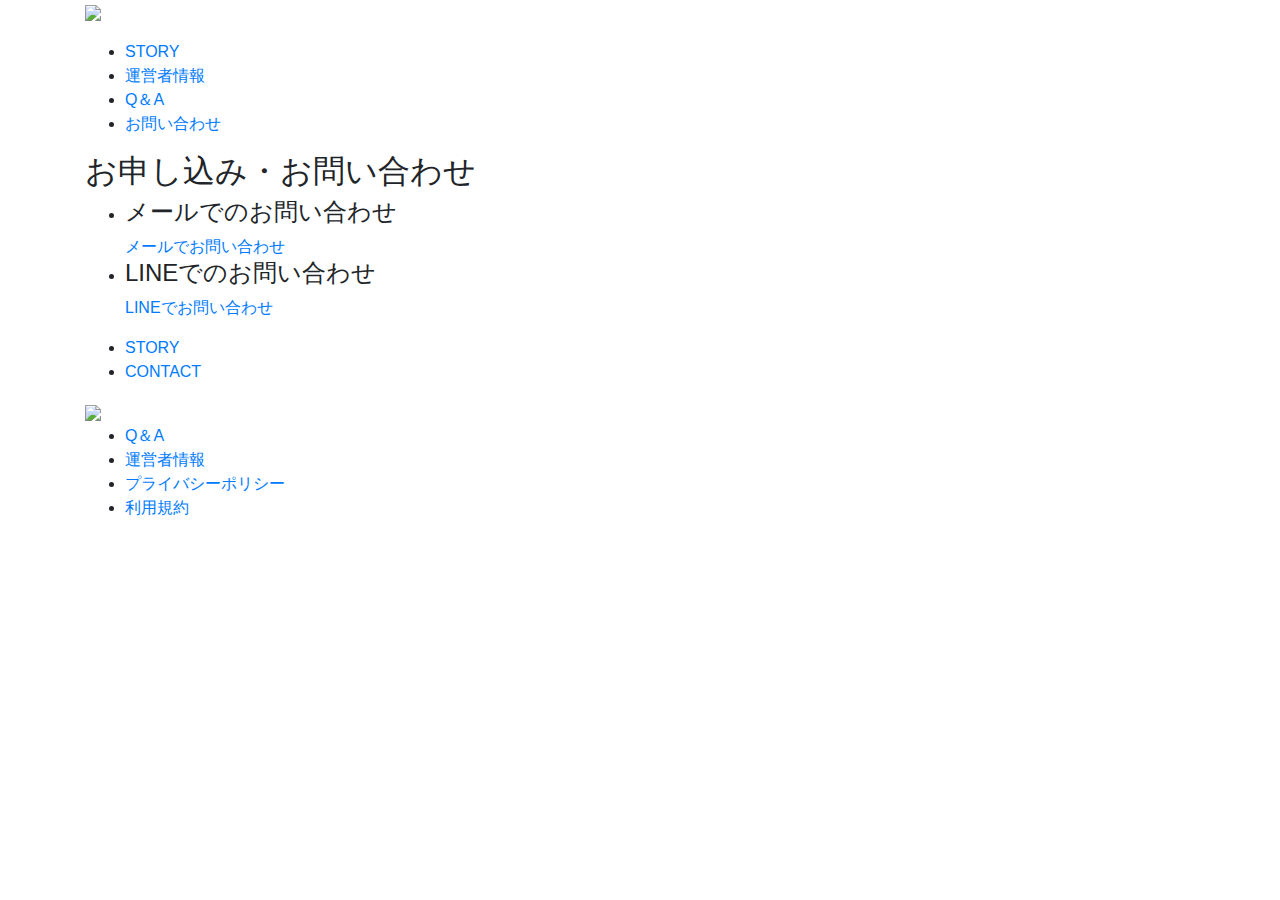
==== contact.html @ ad775b6e "Create contact.html" ====
<!doctype html>
<html lang="ja">
    <head>
        <!-- Required meta tags -->
        <meta charset="utf-8">
        <meta name="viewport" content="width=device-width, initial-scale=1, shrink-to-fit=no">
        <!--favicon-->
        <link rel="icon" type="image/x-icon" href="img/stylecoach.favicon.png">
        <link rel="apple-touch-icon" sizes="180x180" href="img/stylecoach.favicon.png">
        <title>お問い合わせ</title>
        <!-- Bootstrap CSS script-->
        <link rel="stylesheet" type="text/css" href="style.css">
        <link rel="stylesheet" type="text/css" href="responsive.css">
        <link rel="stylesheet" href="https://stackpath.bootstrapcdn.com/bootstrap/4.4.1/css/bootstrap.min.css" integrity="sha384-Vkoo8x4CGsO3+Hhxv8T/Q5PaXtkKtu6ug5TOeNV6gBiFeWPGFN9MuhOf23Q9Ifjh" crossorigin="anonymous">
        <link href="https://use.fontawesome.com/releases/v5.6.1/css/all.css" rel="stylesheet">
    </head>
    <body>
        <header>
          <div class="container">
            <div class="header-left">
              <a href="index.html" class="left-logo">
                <img class="logo" src="img/stylecoach_logo透明.jpg">
              </a>
            </div>
            <div class="header-right">
              <p class="btn-gnavi">
                <span></span>
                <span></span>
                <span></span>
              </p>
              <nav id="global-navi">
                <ul class="list-menu">
                  <li><a href="story.html">STORY</a></li>
                  <li><a href="profile.html">運営者情報</a></li>
                  <li><a href="question.html">Q＆A</a></li>
                  <li><a href="contact.html">お問い合わせ</a></li>
                </ul>
              </nav>
            </div>
          </div>
        </header>

        <section class="area-home-contact">
            <div class="container">
              <div class="head-home">
                <h2 class="ttl">お申し込み・お問い合わせ</h2>
              </div>
              <div class="body-home">
                <ul class="contacts">
                  <li class="contact-mail">
                    <h4>メールでのお問い合わせ</h4>
                    <a href="mailto:stylecoach20@gmail.com?subject=%E3%81%8A%E5%95%8F%E3%81%84%E5%90%88%E3%82%8F%E3%81%9B&amp;body=%E4%B8%8B%E8%A8%98%E9%A0%85%E7%9B%AE%E3%81%AB%E3%81%9D%E3%82%8C%E3%81%9E%E3%82%8C%E8%A8%98%E5%85%A5%E3%81%97%E3%81%A6%E9%80%81%E4%BF%A1%E3%81%97%E3%81%A6%E3%81%8F%E3%81%A0%E3%81%95%E3%81%84%E3%80%82%0D%0A%0D%0A%3D%3D%3D%3D%3D%3D%3D%3D%3D%3D%3D%3D%3D%3D%3D%3D%3D%3D%0D%0A%0D%0A%E3%81%8A%E5%90%8D%E5%89%8D%EF%BC%9A%0D%0A%0D%0A%E3%83%95%E3%83%AA%E3%82%AC%E3%83%8A%EF%BC%9A%0D%0A%0D%0A%E9%9B%BB%E8%A9%B1%E7%95%AA%E5%8F%B7%EF%BC%9A%0D%0A%0D%0A%E3%83%A1%E3%83%BC%E3%83%AB%E3%82%A2%E3%83%89%E3%83%AC%E3%82%B9%EF%BC%9A%0D%0A%0D%0A%3D%3D%3D%3D%3D%3D%3D%3D%3D%3D%3D%3D%3D%3D%3D%3D%3D%3D" class="btn-ico-mail" target="_blank">メールでお問い合わせ</a>
                  </li>
                  <li class="contact-line">
                    <h4>LINEでのお問い合わせ</h4>
                    <a href="LINE.html" class="btn-ico-line">LINEでお問い合わせ</a>
                  </li>
                </ul>
              </div>
            </div>
        </section>

        <footer>
            <div class="container">
                <div class="footer-body">
                    <ul class="list-footer-left">
                        <li><a href="story.html">STORY</a></li>
                        <li><a href="contact.html">CONTACT</a></li>
                    </ul>
                    <div class="footer-logo">
                        <img src="img/IMG_1106.PNG">
                    </div>
                    <ul class="list-footer-right">
                        <li><a href="question.html">Q＆A</a></li>
                        <li><a href="profile.htmls">運営者情報</a></li>
                        <li><a href="privacy.html">プライバシーポリシー</a></li>
                        <li><a href="term.html">利用規約</a></li>
                    </ul>
                </div>
            </div>
          </footer>
        

            <!-- Optional JavaScript -->
            <!-- jQuery first, then Popper.js, then Bootstrap JS -->
            <script src="http://ajax.googleapis.com/ajax/libs/jquery/1.9.1/jquery.min.js"></script>
            <script type="text/javascript" src="index.js"></script>
    </body>
</html>
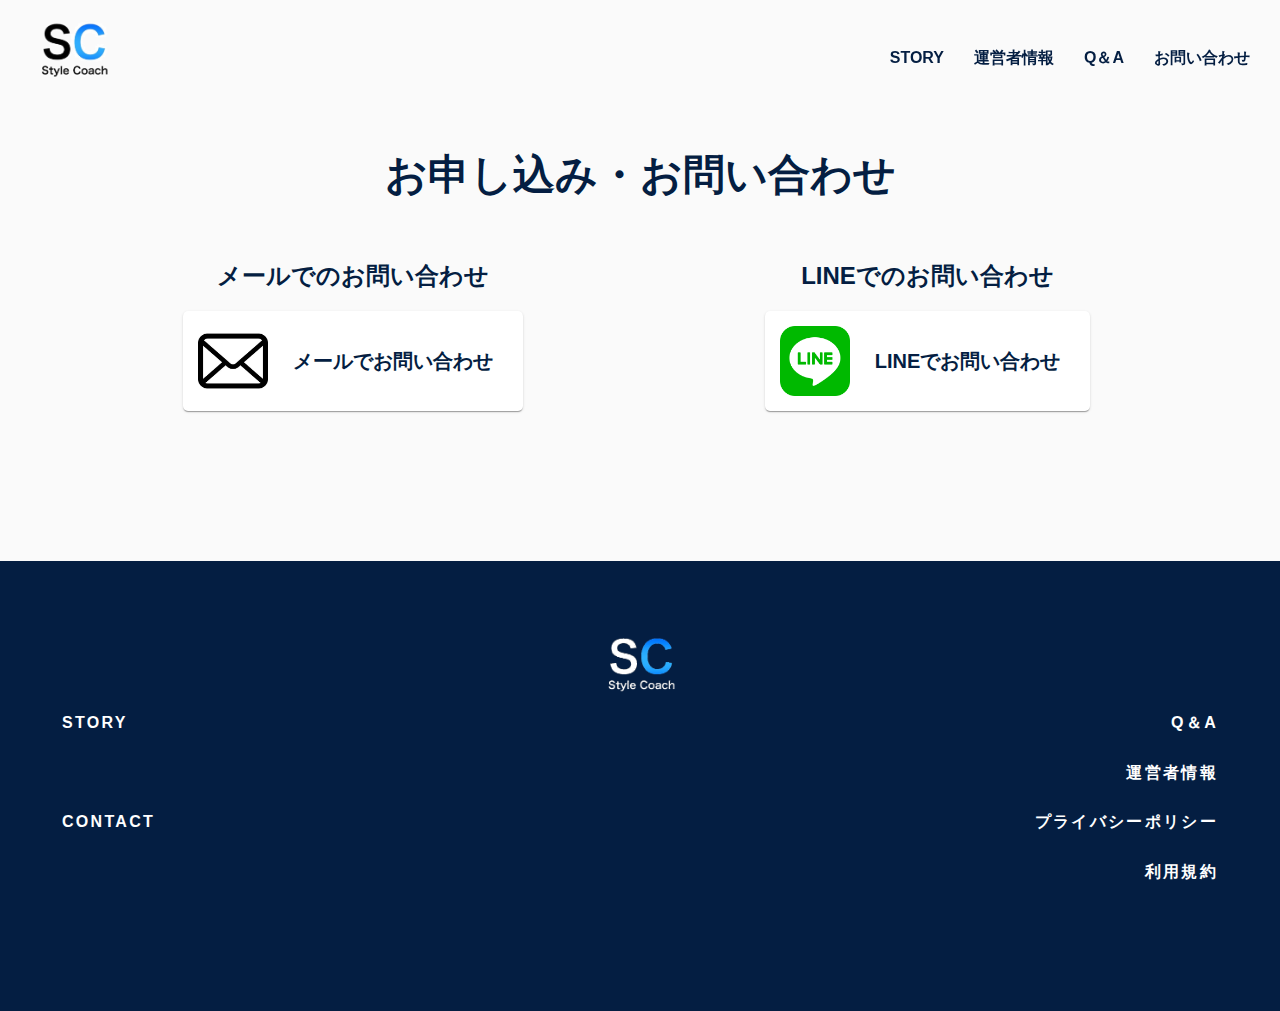
==== commit cb164b40: "Update contact.html" ====
--- a/contact.html
+++ b/contact.html
@@ -8,6 +8,8 @@
         <link rel="icon" type="image/x-icon" href="img/stylecoach.favicon.png">
         <link rel="apple-touch-icon" sizes="180x180" href="img/stylecoach.favicon.png">
         <title>お問い合わせ</title>
+        
+        <script src="https://ajax.googleapis.com/ajax/libs/jquery/2.1.3/jquery.min.js"></script>
         <!-- Bootstrap CSS script-->
         <link rel="stylesheet" type="text/css" href="style.css">
         <link rel="stylesheet" type="text/css" href="responsive.css">
@@ -83,7 +85,7 @@
 
             <!-- Optional JavaScript -->
             <!-- jQuery first, then Popper.js, then Bootstrap JS -->
-            <script src="http://ajax.googleapis.com/ajax/libs/jquery/1.9.1/jquery.min.js"></script>
+
             <script type="text/javascript" src="index.js"></script>
     </body>
 </html>
--- a/style.css
+++ b/style.css
@@ -0,0 +1,833 @@
+*{
+    margin:0;
+    padding: 0;
+    box-sizing: border-box;
+    color: rgb(4, 30, 66);
+}
+
+li {
+    list-style-type: none;
+}
+
+a{
+    text-decoration: none!important;
+}
+
+body {
+    font-family: "YuGothic","Cera Pro",sans-serif!important;
+    background-color: rgb(250, 250, 250)!important;
+}
+
+.container {
+    max-width: 1170px;
+    width: 100%;
+    padding: 0 15px;
+    margin: 0 auto;
+}
+
+/*　ヘッダー */
+
+header {
+    height: 100px;
+    width: 100%;
+    position: fixed;
+    top:0 ;
+    z-index: 10;
+}
+
+header > .container {
+    display: flex;
+    align-items: center;
+    height: 100px;
+    max-width: none;
+    padding: 0 30px;
+}
+
+/*　ロゴ */
+
+.left-logo {
+    display: block;
+}
+
+.logo {
+    height: 60px;
+    vertical-align: bottom;
+}
+
+
+
+/* ヘッダーナビ */
+
+.header-right {
+    margin: 0 0 0 auto;
+}
+
+.list-menu a{
+    color: rgb(4, 30, 66);
+}
+  
+.list-menu > li{
+    padding: 0 15px;
+    font-weight: bold;
+}
+  
+.list-menu {
+    display: flex;
+    justify-content: space-around;
+    align-items: center;
+    max-width: 980px;
+    margin:0 -15px;
+}
+  
+/* main-wrapper */
+.main-wrapper {
+    background: rgb(#ffffff) no-repeat bottom center;
+    background-size: cover;
+    margin: 120px 0;
+}
+
+.main-wrapper > .container {
+    height: 700px;
+    display: flex;
+    flex-direction: column;
+    align-items: center;
+    justify-content: center;
+}
+
+.main-wrapper .ttl {
+    font-size: 60px;
+    font-weight: bold;
+    letter-spacing: 3px;
+}
+
+/* メインメッセージ */
+.main-message > .container {
+    background-color: white;
+    box-shadow: 0px 2px 1px -1px rgba(0,0,0,0.2), 0px 1px 1px 0px rgba(0,0,0,0.14), 0px 1px 3px 0px rgba(0,0,0,0.12);
+    margin: 0 auto 100px auto ;
+    padding: 88px 40px;
+}
+
+.list-message {
+    width: 100%;
+    display: flex;
+    padding: 0;
+    margin-bottom: 40px;
+}
+
+.list-message p {
+    font-size: 14px;
+    line-height: 36px;
+    margin: auto 0px;
+}
+
+.main-message h5 {
+    margin: 0px;
+    padding: 0px;
+    font-weight: bold;
+    line-height: 48px;
+    letter-spacing: 0.1em;
+}
+
+.head-home h5 {
+    text-align: center;
+    margin-bottom: 50px;
+    font-size: 32px!important;
+}
+
+.body-home h5 {
+    text-align: center;
+    margin: 60px 0 20px 0;
+    font-size: 22px;
+}
+
+.style-text-1 {
+    border-right: 1px solid rgb(242, 244, 246);
+    padding-right: 16px;
+    width: 50%;
+    text-align: center;
+}
+
+
+.style-text-2 {
+    padding-left: 16px;
+    width: 50%;
+    text-align: center;
+}
+
+/* エリアホーム */
+[class*="area-home"] {
+    padding: 100px 0;
+}
+
+
+/* head */
+.head-home {
+    margin: 0;
+    display: flex;
+    justify-content: center;
+}
+
+.head-home .ttl {
+    padding: 0 0 12px;
+    position: relative;
+    font-weight: bold;
+    font-size: 42px;
+    margin: 0 0 50px 0;
+}
+
+/* サービス */
+
+.list-service li {
+    margin-bottom: 50px;
+}
+
+.fa-check {
+    float: left;
+    font-size: 20px;
+    margin: 7px 10px 0 0;
+}
+
+.list-service h4 {
+    font-size: 30px;
+    font-weight: bold;
+}
+
+.list-service p {
+    font-size: 18px;
+}
+
+/* Our 3 values */
+
+.list-values {
+    display: flex;
+    flex-wrap: wrap;
+    margin: 0 -20px;
+}
+
+.list-values > li {
+    width: 33.3333%;
+    padding: 0 20px;
+    display: flex;
+    flex-direction: column;
+    align-items: center;
+}
+
+.list-values img {
+    width: 70px;
+    height: 70px;
+    margin: 0 0 40px;
+}
+
+.list-values h4 {
+    font-size: 24px;
+    font-weight: bold;
+    margin-bottom: 20px;
+    text-align: center;
+}
+
+.list-values p {
+    font-size: 14px;
+    text-align: center;
+}
+
+/*　料金　*/
+.list-cost {
+    display: flex;
+    flex-wrap: wrap;
+    margin: 0 -20px;
+}
+
+.area-home-cost > .container {
+    background-color: white;
+    box-shadow: 0px 2px 1px -1px rgba(0,0,0,0.2), 0px 1px 1px 0px rgba(0,0,0,0.14), 0px 1px 3px 0px rgba(0,0,0,0.12);
+    margin: 0 auto 100px auto ;
+    padding: 88px 40px;
+}
+
+
+.list-cost > li {
+    width: 50%;
+    padding: 0 20px;
+    display: flex;
+    flex-direction: column;
+    align-items: center;
+}
+
+.list-cost h4 {
+    font-size: 30px;
+    font-weight: bold;
+    margin-bottom: 20px;
+    
+}
+
+.list-cost p {
+    font-size: 20px;
+}
+
+.pay {
+    text-align: center;
+}
+
+.pay span {
+    border-bottom: 3px solid tomato;
+    padding-bottom: 5px;
+    margin-bottom: 5px;
+}
+
+.membership {
+    border-right: 1px solid rgb(242, 244, 246);
+    padding-right: 16px;
+}
+
+.payment {
+    padding-left: 16px;
+    
+}
+.attention {
+    font-size: 14px;
+    margin-top: 30px;
+}
+
+/* 入会までの流れ */
+.area-home-step > .container {
+    margin: 0 auto 100px auto ;
+}
+
+.list-flow {
+    display: flex;
+    flex-wrap: wrap;
+    margin: 0 -20px;
+    
+}
+
+.number {
+    margin-right: 14px;
+}
+
+.flow-icon {
+    width: 25%;
+    padding: 0 20px;
+    display: flex;
+    flex-direction: column;
+    align-items: center;
+}
+
+.flow-icon h4 {
+    font-size: 24px;
+    font-weight: bold;
+    margin-bottom: 20px;
+    text-align: center;
+}
+
+/* コンタクト　*/
+
+.area-home-contact {
+    margin: 50px 0;
+}
+
+.contacts {
+    display: flex;
+    flex-wrap: wrap;
+    margin: 0 -20px;
+}
+
+.contacts > li {
+    width: 50%;
+    padding: 0 20px;
+    display: flex;
+    flex-direction: column;
+    align-items: center;
+}
+
+[class*="btn-ico"] {
+    font-size: 20px;
+    font-weight: bold;
+    display: flex;
+    align-items: center;
+    height: 100px;
+    padding: 30px 30px 30px 110px;
+    background-color: #ffffff;
+    color: rgb(4, 30, 66);
+    box-shadow: 0px 2px 1px -1px rgba(0,0,0,0.2), 0px 1px 1px 0px rgba(0,0,0,0.14), 0px 1px 3px 0px rgba(0,0,0,0.12);
+    border-radius: 5px;
+    position: relative;
+}
+
+[class*="btn-ico"]::before {
+    content: "";
+    width: 70px;
+    height: 70px;
+    margin: 0 0 40px;
+    display: block;
+    background-size: contain;
+    background-repeat: no-repeat;
+    background-position: center center;
+    position: absolute;
+    top: 50%;
+    left: 15px;
+    transform: translateY(-50%);
+    
+}
+
+.contacts h4 {
+    font-size: 24px;
+    font-weight: bold;
+    margin-bottom: 20px;
+    text-align: center;
+}
+
+[class*="btn-ico"][class*="mail"]::before {
+    background-image: url(img/透明mail.png);
+}
+
+[class*="btn-ico"][class*="line"]::before {
+    background-image: url(img/LINE_APP.png);
+}
+
+/*　フッター　*/
+
+footer > .container {
+    max-width: none;
+    padding: 0 60px;
+}
+
+
+footer {
+    background-color: rgb(4, 30, 66);
+    backgrand-size: cover;
+    display: flex;
+    -webkit-box-pack: center;
+    justify-content: center;
+    width: 100%;
+    height: 450px;
+}
+
+footer a {
+    color: #ffffff!important;
+}
+
+.footer-body {
+    display: flex;
+    justify-content: space-around;
+}
+
+.list-footer-left {
+    display: flex;
+    flex-direction: column;
+    align-items: flex-end;
+    width: 33%;
+    height: 22vh;
+    margin-top: 150px;
+    padding-left: 0px;
+    list-style: none;
+    letter-spacing: 0.145em;
+    text-align: left;
+}
+
+.list-footer-left li {
+    font-style: normal;
+    font-weight: bold;
+    font-size: 16px;
+    width: 100%;
+    height: 50%;
+}
+
+.footer-logo {
+    display: flex;
+    flex-direction: column;
+    -webkit-box-pack: justify;
+    justify-content: space-between;
+    -webkit-box-align: center;
+    align-items: center;
+    width: 33%;
+}
+
+.footer-logo img {
+    width: 40%;
+    height: auto;
+    margin-top: 10%;
+    object-fit: cover;
+
+}
+
+.list-footer-right {
+    display: flex;
+    flex-direction: column;
+    align-items: flex-end;
+    width: 33%;
+    height: 22vh;
+    margin-top: 150px;
+    padding-left: 0px;
+    list-style: none;
+    letter-spacing: 0.145em;
+    text-align: right;
+}
+
+.list-footer-right li {
+    font-style: normal;
+    font-weight: bold;
+    font-size: 16px;
+    width: 100%;
+    height: 25%;
+}
+
+/*　ストーリー　*/
+.area-home-story {
+    background-color: rgb(250, 250, 250);
+}
+
+.area-home-story > .container {
+    background-size: 100%;
+    background-repeat: no-repeat;
+    object-fit: cover;
+    width: 100%;
+    height: 100vh;
+    max-width: none;
+}
+
+.story-wrapper {
+    top: 20%;
+    left: 10vw;
+    position: absolute;
+    text-align: left;
+}
+
+.our-story {
+    margin: 0px;
+    padding: 0px;
+    font-family: "Cera Pro";
+    font-style: normal;
+    font-weight: bold;
+    font-size: 24px;
+    line-height: 35px;
+    letter-spacing: 0.1em;
+    color: rgb(4, 30, 66);
+}
+
+.sub-story {
+    margin-bottom: 50px;
+    padding: 0px;
+    font-family: YuGothic;
+    font-style: normal;
+    font-weight: bold;
+    font-size: 32px;
+    line-height: 48px;
+    letter-spacing: 0.1em;
+    color: rgb(4, 30, 66);
+}
+
+.story-p {
+    padding: 0px;
+    font-family: YuGothic;
+    font-style: normal;
+    font-weight: bold;
+    font-size: 14px;
+    line-height: 30px;
+    letter-spacing: 0.1em;
+    color: rgb(4, 30, 66);
+    margin: auto 0px;
+}
+
+/*　メリット　*/
+.area-home-merit > .container {
+    margin: 0 auto 100px auto ;
+    background-color: white;
+    box-shadow: 0px 2px 1px -1px rgba(0,0,0,0.2), 0px 1px 1px 0px rgba(0,0,0,0.14), 0px 1px 3px 0px rgba(0,0,0,0.12);
+    margin: 0 auto 100px auto ;
+    padding: 88px 40px;
+}
+
+.list-merit {
+    display: flex;
+    flex-wrap: wrap;
+    margin: 0 -20px;
+    
+}
+
+.number {
+    margin-right: 14px;
+}
+
+.merit-icon {
+    width: 25%;
+    padding: 0 20px;
+    display: flex;
+    flex-direction: column;
+    align-items: center;
+}
+
+.merit-icon h4 {
+    font-size: 22px;
+    font-weight: bold;
+    margin-bottom: 20px;
+    text-align: center;
+}
+
+/*　プライバシーポリシー　*/
+.privasy {
+    width: 86vw;
+    margin-left: auto;
+    padding-top: 160px;
+    margin-right: auto;
+    margin-bottom: 80px;
+}
+
+.privacy-policy {
+    text-align: center;
+    margin-bottom: 64px;
+    font-family: YuGothic;
+    font-style: normal;
+    font-weight: bold;
+    font-size: 40px;
+    line-height: 60px;
+    letter-spacing: 0.08em;
+    color: rgb(4, 30, 66);
+    margin-bottom: 50px;
+}
+
+.privacy-p {
+    font-family: YuGothic;
+    font-style: normal;
+    font-weight: bold;
+    font-size: 16px;
+    line-height: 35px;
+    letter-spacing: 0.1em;
+    color: rgb(4, 30, 66);
+    margin-top: 0px;
+    margin-bottom: 24px;
+}
+
+.privacy-h2 {
+    font-family: YuGothic;
+    font-style: normal;
+    font-weight: bold;
+    font-size: 24px;
+    line-height: 54px;
+    letter-spacing: 0.08em;
+    color: rgb(4, 30, 66);
+    margin: 0px;
+}
+
+/*　LINEQR */
+.area-home-line {
+    margin: 80px auto;
+}
+
+.list-line {
+    display: flex;
+    flex-direction: column;
+}
+
+.add {
+    font-size: 36px;
+    font-weight: bold;
+    text-align: center;
+    
+}
+
+.line-qr {
+    width: 40%;
+    margin: 30px auto 50px;
+}
+
+.line-text {
+    text-align: center;
+    font-size: 20px;
+}
+
+/* Q&A */
+.area-home-question {
+    margin: 50px 0;
+}
+
+/*　プロフィール　*/
+.area-home-profile {
+    background-color: rgb(250, 250, 250);
+    padding-top: 200px;
+}
+
+.area-home-profile > .container {
+    width: 100%;
+    
+    
+    display: flex;
+}
+
+.profile-wrapper {
+    width: 50%;
+    padding-right: 10px;
+}
+
+.instagram {
+    width: 50%;
+    padding-left: 10px;
+    margin: auto 0;
+}
+
+.profile-name {
+    margin: 0px;
+    padding: 0px;
+    font-family: "Cera Pro";
+    font-style: normal;
+    font-weight: bold;
+    font-size: 40px;
+    line-height: 35px;
+    letter-spacing: 0.1em;
+    color: rgb(4, 30, 66);
+}
+
+.profile-sub {
+    margin-bottom: 50px;
+    padding: 0px;
+    font-family: YuGothic;
+    font-style: normal;
+    font-weight: bold;
+    font-size: 22px;
+    line-height: 48px;
+    letter-spacing: 0.1em;
+    color: rgb(4, 30, 66);
+}
+
+.profile-p {
+    padding: 0px;
+    font-family: YuGothic;
+    font-style: normal;
+    font-weight: bold;
+    font-size: 14px;
+    line-height: 30px;
+    letter-spacing: 0.1em;
+    color: rgb(4, 30, 66);
+    margin: auto 0px;
+}
+
+/*Q＆A*/
+.qa-list dl {
+    position: relative;
+    margin: 0;
+    padding: 28px 80px 28px 30px;
+    cursor: pointer;
+    border-bottom: 1px solid #000;
+}
+.qa-list dl:first-child {
+    border-top: 1px solid #000;
+}
+.qa-list dl::before {
+    position: absolute;
+    top: 35px;
+    right: 35px;
+    display: block;
+    width: 7px;
+    height: 7px;
+    margin: auto;
+    content: '';
+    transform: rotate(135deg);
+    border-top: 2px solid #000;
+    border-right: 2px solid #000;
+}
+.qa-list .open::before {
+    transform: rotate(-45deg);
+}
+.qa-list dl dt {
+    position: relative;
+    margin: 0;
+    padding: 0 0 0 50px;
+    font-weight: bold;
+    font-size: 20px;
+}
+.qa-list dl dt::before {
+    font-size: 22px;
+    line-height: 1;
+    position: absolute;
+    top: 3px;
+    left: 0;
+    display: block;
+    content: 'Q.';
+    color: #3285bf;
+}
+.qa-list dl dd::before {
+    font-size: 22px;
+    line-height: 1;
+    position: absolute;
+    top: 3px;
+    left: 2px;
+    display: block;
+    content: 'A.';
+    font-weight: bold;
+    color: #3285bf;
+}
+.qa-list dl dd {
+    position: relative;
+    display: none;
+    height: auto;
+    margin: 20px 0 0;
+    padding: 0 0 0 50px;
+}
+.qa-list dl dd p {
+    margin: 30px 0 0;
+}
+.qa-list dl dd p:first-child{
+    margin-top: 0;
+}
+
+/* 利用規約 */
+.term {
+    width: 86vw;
+    margin-left: auto;
+    padding-top: 160px;
+    margin-right: auto;
+    margin-bottom: 80px;
+}
+
+.terms-of-service {
+    text-align: center;
+    margin-bottom: 64px;
+    font-family: YuGothic;
+    font-style: normal;
+    font-weight: bold;
+    font-size: 40px;
+    line-height: 60px;
+    letter-spacing: 0.08em;
+    color: rgb(4, 30, 66);
+    margin-bottom: 50px;
+}
+
+.terms-p {
+    font-family: YuGothic;
+    font-style: normal;
+    font-weight: bold;
+    font-size: 16px;
+    line-height: 35px;
+    letter-spacing: 0.1em;
+    color: rgb(4, 30, 66);
+    margin-top: 0px;
+    margin-bottom: 24px;
+}
+
+.terms-h2 {
+    font-family: YuGothic;
+    font-style: normal;
+    font-weight: bold;
+    font-size: 24px;
+    line-height: 54px;
+    letter-spacing: 0.08em;
+    color: rgb(4, 30, 66);
+    margin: 0px;
+}
+
+/*　スクロール　*/
+
+/*アニメーション要素のスタイル*/
+.box {
+	opacity : 0;
+	visibility: hidden;
+	transition: 2s;
+	transform: translateY(30px);
+}
+
+/*アニメーション要素までスクロールした時のスタイル*/
+.active {
+	opacity: 1;
+	visibility: visible;
+	transform: translateY(0);
+}
--- a/responsive.css
+++ b/responsive.css
@@ -0,0 +1,805 @@
+@media all and (max-width:992px) {
+      
+    /* main-wrapper */
+    .main-wrapper .ttl {
+        font-size: 48px;
+    }
+    
+    /* メインメッセージ */
+    .main-message {
+        padding: 0 10px;
+    }
+    .main-message > .container {
+        max-width: none;
+    }
+
+    .list-message {
+        display: block;
+        padding: none;
+    }
+    
+    .list-message p {
+        font-size: 14px;
+        line-height: 36px;
+        letter-spacing: 0.05em;
+        margin: auto 0px;
+    }
+    
+    .main-message h5 {
+        line-height: 40px;
+    }
+    
+    .head-home h5 {
+        margin-bottom: 5px;
+        font-size: 22px!important;
+    }
+    
+    .body-home h5 {
+        font-size: 18px;
+    }
+    
+    .style-text-1 {
+        border-bottom: 1px solid rgb(242, 244, 246);
+        border-right: none;
+        padding-right: 0;
+        padding-bottom: 16px;
+        width: 100%;
+    }
+    
+    
+    .style-text-2 {
+        padding-top: 16px;
+        width: 100%;
+        padding-left: 0;
+    }
+    
+    /* エリアホーム */
+    [class*="area-home"] {
+        padding: 70px 0;
+    }
+    
+    
+    /* head */
+    
+    .head-home .ttl {
+        font-size: 32px;
+    }
+    
+    /* サービス */
+    .fa-check {
+        font-size: 18px;
+    }
+    
+    .list-service h4 {
+        font-size: 26px;
+    }
+    
+    .list-service p {
+        font-size: 14px;
+    }
+    
+    /* Our 3 values */
+    
+    .list-values {
+        display: block;
+        width: 300px;
+        margin: 0 auto;
+        justify-content: center;
+    }
+    
+    .list-values > li {
+        width: 100%;
+        margin-bottom: 80px;
+        justify-content: center;
+
+    }
+    
+    .list-values img {
+        height: 70px;
+        margin-bottom: 30px;
+    }
+    
+    .list-values h4 {
+        font-size: 20px;
+    }
+
+    /*　料金　*/
+    .area-home-cost {
+        padding: 0 10px;
+    }
+
+    .area-home-cost > .container {
+        max-width: none;
+    }
+
+    .list-cost {
+        display: block;
+        margin: 0 auto;
+        justify-content: center;
+    }
+    
+    .list-cost p {
+        font-size: 18px;
+        line-height: 36px;
+    }
+
+    .list-cost > li {
+        width: 100%;
+        padding: 20px 0!important;
+    }
+    
+    .list-cost h4 {
+        font-size: 26px;
+        margin-bottom: 16px;
+    }
+    
+    .membership {
+        border-bottom: 1px solid rgb(242, 244, 246);
+        border-right: none;
+    }
+    
+    .attention {
+        font-size: 18px;
+        margin-top: 30px;
+    }
+    
+    /* 入会までの流れ */
+    .area-home-step > .container {
+        margin: 0 auto 100px auto ;
+    }
+    
+    .list-flow {
+        display: block;
+        text-align: center;
+    }
+    
+    .number {
+        margin-right: 14px;
+    }
+    
+    .flow-icon {
+        width: 300px;
+        margin: 0 auto 30px auto;
+    }
+    
+    .flow-icon h4 {
+        font-size: 24px;
+    }
+    
+    /* コンタクト　*/
+    
+    [class*="btn-ico"] {
+        font-size: 16px;
+    }
+    
+    .contacts h4 {
+        font-size: 20px;
+    }
+    /*　フッター　*/
+    
+    
+    
+    /*　ストーリー　*/
+    
+    .story-wrapper {
+        padding-top: 30px;
+    }
+
+    .our-story {
+        line-height: 30px;
+        font-size: 22px;
+        margin-bottom: 30px;
+    }
+    
+    .sub-story {
+        margin-bottom: 40px;
+        font-size: 20px;
+        line-height: 32px;
+    }
+    
+    .story-p {
+        font-size: 12px;
+        line-height: 20px;
+    }
+    
+    /*　メリット　*/
+
+    .area-home-merit {
+        padding: 0 10px;
+    }
+    .area-home-merit > .container {
+        max-width: none;
+
+    }
+    
+    .list-merit {
+        width: 100%;
+        text-align: center;
+        margin: 0 auto;
+    }
+    
+    .merit-icon {
+        width: 100%;
+        padding: 30px 0;
+    }
+    
+    .merit-icon h4 {
+        font-size: 18px;
+        
+    }
+
+    
+    
+    /*　プライバシーポリシー　*/
+    
+    /*　LINEQR */
+    
+    .add {
+        font-size: 30px;
+    }
+    
+    .line-text {
+        font-size: 14px;
+    }
+    
+    /* Q&A */
+    .area-home-question {
+        margin: 50px 0;
+    }
+    
+    /*　プロフィール　*/
+
+    .area-home-profile {
+        padding-top: 200px;
+    }
+    
+    .area-home-profile > .container {
+        width: 100%;
+        display: block;
+    }
+    
+    .profile-wrapper {
+        width: 100%;
+        padding-right: none;
+        padding-bottom: 30px;
+        border-bottom: 2px solid rgb(242, 244, 246);
+    }
+    
+    .instagram {
+        width: 100%;
+        padding-left: none;
+        padding-top: 30px;
+    }
+    
+    
+    .profile-sub {
+        margin-bottom: 20px;
+        font-size: 18px;
+        line-height: 36px;
+    }
+    
+    .profile-p {
+        font-size: 14px;
+        line-height: 28px;
+    }
+    
+    /*Q＆A*/
+    
+    /* 利用規約 */
+    
+}
+
+
+@media all and (max-width:767px) {
+    
+    .menu{
+        display: block;
+    }
+      
+    header nav{
+        position: fixed;
+        width: 300px;
+        top: 0;
+        right: -300px;
+        height: 100%;
+        background-color: rgb(4, 30, 66);
+        padding-top: 60px;
+    }
+      
+    header nav ul li{
+        width: 100%;
+    }
+      
+    header nav ul li a{
+        color: #ffffff;
+        padding-left: 20px;
+    }
+      
+    header .btn-gnavi{
+        position: fixed;
+        top: 35px;
+        right: 45px;
+        width: 30px;
+        height: 24px;
+        z-index: 3;
+        cursor: pointer;
+        transition: all 400ms;
+        -webkit-transition:all 400ms;
+    }
+      
+    header .btn-gnavi span {
+        position: absolute;
+        width: 30px;
+        height: 4px;
+        background: #666;
+        border-radius: 10px;
+        -webkit-transition: all 400ms;
+        transition: all 400ms
+    }
+      
+    header .btn-gnavi span:nth-child(1){
+        top: 0;
+    }
+      
+    header .btn-gnavi span:nth-child(2){
+        top: 10px;
+    }
+      
+    header .btn-gnavi span:nth-child(3){
+        top: 20px;
+    }
+      
+    header .btn-gnavi.hb-open{
+        transform: rotate(180deg);
+        -webkit-transform:rotate(180deg);
+    }
+      
+    header .btn-gnavi.hb-open span{
+        background: #fff;
+    }
+      
+    header .btn-gnavi.hb-open span:nth-child(1){
+        width: 24px;
+        transform: translate(-7px,17px) rotate(45deg);
+        -webkit-transform: translate(-7px,17px) rotate(45deg);
+    }
+      
+    header .btn-gnavi.hb-open span:nth-child(3){
+        width: 24px;
+        transform: translate(-7px,-17px) rotate(-45deg);
+        -webkit-transform: translate(-7px,-17px) rotate(-45deg);
+    }
+
+    .list-menu {
+        display: block;
+        justify-content: space-around;
+        align-items: center;
+        max-width: 980px;
+        margin: 0 -15px;
+        
+    }
+
+    .list-menu > li {
+        padding: 15px 30px;
+        letter-spacing: 0.1rem;
+    }
+
+    .list-menu a {
+        color: #ffffff;
+    }
+
+    .logo {
+        height: 50px;
+        vertical-align: bottom;
+    }
+
+    /*質問*/
+
+    .qa-list dl {
+        position: relative;
+        padding: 15px 40px 15px 10px;
+    }
+    .qa-list dl::before {
+        top: 20px;
+        right: 20px;
+        width: 7px;
+        height: 7px;
+    }
+    .qa-list dl dt {
+        padding: 0 0 0 30px;
+        font-size: 14px;
+    }
+    .qa-list dl dt::before {
+        font-size: 14px;
+        top: 3px;
+        left: 5px;
+        content: 'Q.';
+    }
+    .qa-list dl dd::before {
+        font-size: 14px;
+        top: 5px;
+        left: 5px;
+        content: 'A.';
+    }
+    .qa-list dl dd {
+        margin: 10px 0 0;
+        padding: 0 0 0 30px;
+        font-size: 14px;
+    }
+    .qa-list dl dd p {
+        margin: 30px 0 0;
+    }
+    .qa-list dl dd p:first-child{
+        margin-top: 0;
+    }
+    
+    /*　ヘッダー */
+    
+    /*　ロゴ */
+     
+    /* ヘッダーナビ */
+    
+    /* main-wrapper */
+    
+    .main-wrapper > .container {
+        height: 500px;
+    }
+    
+    .main-wrapper .ttl {
+        font-size: 30px;
+    }
+    
+    /* メインメッセージ */
+    .main-message > .container {
+        margin: 0 auto 100px auto ;
+        padding: 70px 25px;
+    }
+
+    .list-message p {
+        font-size: 10px;
+        line-height: 30px;
+    }
+    
+    .main-message h5 {
+        line-height: 40px;
+    }
+    
+    .head-home h5 {
+        margin-bottom: 10px;
+        font-size: 18px!important;
+    }
+    
+    .body-home h5 {
+        font-size: 14px;
+    }
+    
+    /* エリアホーム */
+
+    /* head */
+
+    /* エリアホーム */
+    
+    /* head */
+    
+    .head-home .ttl {
+        font-size: 26px;
+    }
+    
+    /* サービス */
+    .fa-check {
+        font-size: 20px;
+        margin-top: -1px;
+    }
+    
+    .list-service h4 {
+        font-size: 18px;
+    }
+    
+    .list-service p {
+        font-size: 12px;
+    }
+    
+    /* Our 3 values */
+    
+    .list-values {
+        width: 300px;
+        margin: 0 auto;
+        justify-content: center;
+    }
+    
+    .list-values > li {
+        width: 100%;
+        margin-bottom: 80px;
+        justify-content: center;
+
+    }
+    
+    .list-values img {
+        width: 65px;
+        height: 65px;
+        margin-bottom: 30px;
+    }
+    
+    .list-values h4 {
+        font-size: 18px;
+    }
+
+    .list-values p {
+        font-size: 12px
+    };
+    /*　料金　*/
+
+    .list-cost p {
+        font-size: 14px!important;
+
+    }
+    .payment p,.membership p {
+        font-size: 14px;
+    }
+    .list-cost h4 {
+        font-size: 18px;   
+    }
+    
+    .attention {
+        font-size: 8px;
+        margin-top: 30px;
+    }
+    
+    /* 入会までの流れ */
+
+    .flow-icon h4 {
+        font-size: 20px;
+    }
+
+    .flow-icon p {
+        font-size: 12px;
+    }
+    
+    /* コンタクト　*/
+
+    .contacts {
+        display: block;
+        margin: 0 -20px;
+    }
+    
+    .contacts > li {
+        width: 100%;
+        padding: 20px 0;
+    }
+    
+    [class*="btn-ico"] {
+        font-size: 16px;
+        width: 80%;
+    }
+    
+    .contacts h4 {
+        font-size: 18px;
+    }
+
+    [class*="btn-ico"]::before {
+        width: 55px;
+        height: 55px;
+        position: absolute;
+        top: 50%;
+        left: 25px;
+        transform: translateY(-50%);
+        
+    }
+
+    /*　フッター　*/
+    footer > .container {
+        padding: 0 20px;
+    }
+    
+    
+    footer {
+        height: 400px;
+    }
+    
+    .list-footer-left {
+        width: 25%;
+        height: 22vh;
+    }
+    
+    .list-footer-left li {
+        font-size: 12px;
+        width: 100%;
+        height: 50%;
+    }
+    
+    .footer-logo {
+        width: 50%;
+    }
+    
+    .footer-logo img {
+        width: 120px;
+    
+    }
+    
+    .list-footer-right {
+        width: 25%;
+        height: 22vh;
+        
+    }
+    
+    .list-footer-right li {
+        font-size: 12px;
+        height: none;
+        margin-bottom: 20px;
+    }
+    /*　ストーリー　*/
+
+    .story-wrapper {
+        top: 20%;
+        left: 0;
+        position: absolute;
+        padding: 30px 20px 50px 20px;
+    }
+
+
+    .our-story {
+        line-height: 30px;
+        font-size: 24px;
+    }
+    
+    .sub-story {
+        margin-bottom: 40px;
+        font-size: 22px;
+        line-height: 32px;
+    }
+    
+    .story-p {
+        font-size: 12px;
+        line-height: 20px;
+    }
+    
+    /*　メリット　*/
+    .area-home-merit .ttl {
+        padding: 0 20px;
+        text-align: center;
+    }
+
+    .area-home-merit {
+        padding: 0 10px;
+    }
+    .area-home-merit > .container {
+        max-width: none;
+
+    }
+    
+    .list-merit {
+        display: block;
+        text-align: center;
+        margin: 0 auto;
+    }
+    
+    .merit-icon {
+        width: 100%;
+        padding: 30px 0;
+    }
+    
+    .merit-icon h4 {
+        font-size: 18px;
+        
+    }
+
+    .merit-icon p {
+        font-size: 12px;
+    }
+    
+    /*　プライバシーポリシー　*/
+    .privasy {
+        width: 86vw;
+        margin-left: auto;
+        padding-top: 160px;
+        margin-right: auto;
+        margin-bottom: 80px;
+    }
+    
+    .privacy-policy {
+        font-size: 24px;
+        
+    }
+    
+    .privacy-p {
+        font-size: 12px;
+        line-height: 20px;
+        
+    }
+    
+    .privacy-h2 {
+        font-size: 18px;
+        line-height: 30px;
+        margin-bottom: 20px;
+    }
+
+    /*　LINEQR */
+    
+    .add {
+        font-size: 24px;
+    }
+    
+    .line-text {
+        font-size: 12px;
+    }
+    
+    /* Q&A */
+    .area-home-question {
+        margin: 50px 0;
+    }
+
+    .qa-list dl dt {
+        font-size: 12px;
+    }
+    
+    .qa-list dl dd p {
+        font-size: 12px;
+    }
+    /*　プロフィール　*/
+
+    .area-home-profile {
+        padding-top: 150px;
+    }
+    
+    .area-home-profile > .container {
+        width: 100%;
+        display: block;
+    }
+    
+    .profile-wrapper {
+        width: 100%;
+        padding-right: 0;
+        padding-bottom: 30px;
+        border-bottom: 2px solid rgb(242, 244, 246);
+    }
+    
+    .instagram {
+        width: 100%;
+        padding-left: 0;
+        padding-top: 30px;
+    }
+    
+    .profile-name {
+        font-size: 28px;
+        line-height: 35px;
+    }
+    
+    .profile-sub {
+        margin-bottom: 20px;
+        font-size: 12px;
+        line-height: 26px;
+    }
+    
+    .profile-p {
+        font-size: 10px;
+        line-height: 22px;
+        font-weight: normal;
+    }
+    
+    
+    /* 利用規約 */
+    .term {
+        width: 86vw;
+        margin-left: auto;
+        padding-top: 160px;
+        margin-right: auto;
+        margin-bottom: 80px;
+    }
+    
+    .terms-of-service {
+        font-size: 24px;
+        
+    }
+    
+    .terms-p {
+        font-size: 12px;
+        line-height: 20px;
+        
+    }
+    
+    .terms-h2 {
+        font-size: 18px;
+        line-height: 30px;
+        margin-bottom: 20px;
+    }
+}
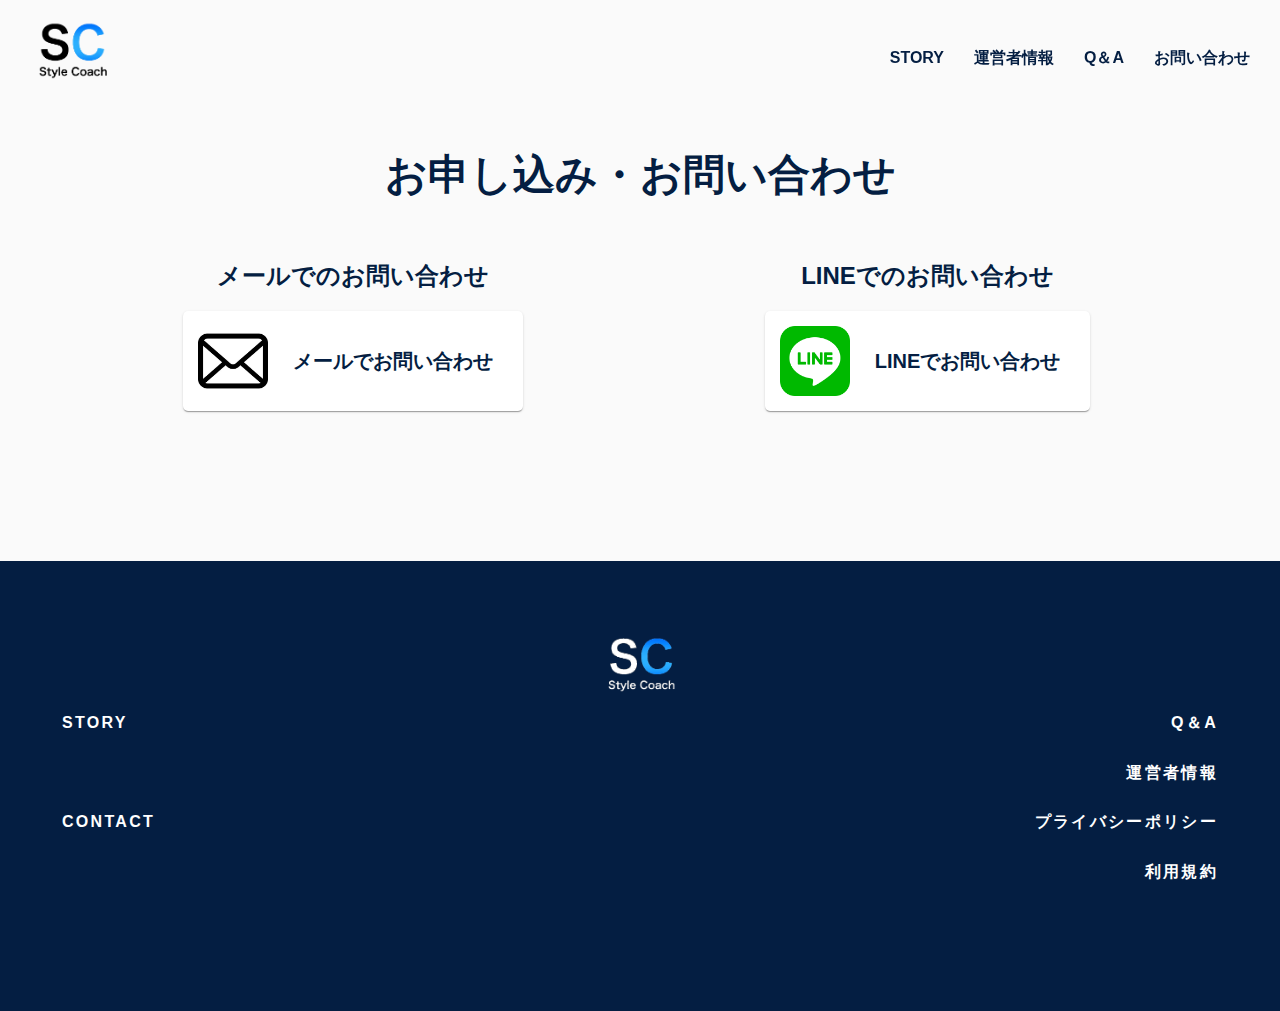
==== commit ceb96f02: "Update contact.html" ====
--- a/contact.html
+++ b/contact.html
@@ -21,7 +21,7 @@
           <div class="container">
             <div class="header-left">
               <a href="index.html" class="left-logo">
-                <img class="logo" src="img/stylecoach_logo透明.jpg">
+                <img class="logo" src="img/IMG_1104.PNG">
               </a>
             </div>
             <div class="header-right">
--- a/style.css
+++ b/style.css
@@ -261,16 +261,14 @@
     
 }
 
-.list-cost p {
-    font-size: 20px;
-}
-
 .pay {
     text-align: center;
 }
 
 .pay span {
-    border-bottom: 3px solid tomato;
+    font-size: 36px;
+    color: red;
+    font-weight: bold;
     padding-bottom: 5px;
     margin-bottom: 5px;
 }
@@ -278,16 +276,20 @@
 .membership {
     border-right: 1px solid rgb(242, 244, 246);
     padding-right: 16px;
-}
-
-.payment {
+   
+}
+
+.membership p {
+    font-size: 20px;
+}
+
+.attention {
     padding-left: 16px;
-    
-}
-.attention {
-    font-size: 14px;
-    margin-top: 30px;
-}
+    font-size: 12px;
+    line-height: 28px;
+    
+}
+
 
 /* 入会までの流れ */
 .area-home-step > .container {
@@ -319,6 +321,36 @@
     margin-bottom: 20px;
     text-align: center;
 }
+
+/*インスタ*/
+.style-instagram {
+    display: flex;
+    flex-wrap: wrap;
+}
+
+.style-instagram > li {
+    width: 33.3333%;
+    display: flex;
+    align-items: center;
+    padding: 2px;
+}
+
+.instagram-icon img {
+    width: 100%;
+    height: 100%;
+}
+
+.instagram-ttl {
+    text-align: center;
+    margin-bottom: 50px;
+    font-size: 28px;
+}
+
+.style-instagram > li :hover {
+    box-shadow: 0px 2px 1px -1px rgba(0,0,0,0.2), 0px 1px 1px 0px rgba(0,0,0,0.14), 0px 1px 3px 0px rgba(0,0,0,0.12);
+    
+}
+
 
 /* コンタクト　*/
 
@@ -395,7 +427,6 @@
 
 footer {
     background-color: rgb(4, 30, 66);
-    backgrand-size: cover;
     display: flex;
     -webkit-box-pack: center;
     justify-content: center;
@@ -496,7 +527,7 @@
 .our-story {
     margin: 0px;
     padding: 0px;
-    font-family: "Cera Pro";
+    
     font-style: normal;
     font-weight: bold;
     font-size: 24px;
@@ -508,7 +539,7 @@
 .sub-story {
     margin-bottom: 50px;
     padding: 0px;
-    font-family: YuGothic;
+    
     font-style: normal;
     font-weight: bold;
     font-size: 32px;
@@ -519,7 +550,7 @@
 
 .story-p {
     padding: 0px;
-    font-family: YuGothic;
+   
     font-style: normal;
     font-weight: bold;
     font-size: 14px;
@@ -576,7 +607,7 @@
 .privacy-policy {
     text-align: center;
     margin-bottom: 64px;
-    font-family: YuGothic;
+    
     font-style: normal;
     font-weight: bold;
     font-size: 40px;
@@ -587,7 +618,7 @@
 }
 
 .privacy-p {
-    font-family: YuGothic;
+    
     font-style: normal;
     font-weight: bold;
     font-size: 16px;
@@ -599,7 +630,7 @@
 }
 
 .privacy-h2 {
-    font-family: YuGothic;
+    
     font-style: normal;
     font-weight: bold;
     font-size: 24px;
@@ -668,7 +699,7 @@
 .profile-name {
     margin: 0px;
     padding: 0px;
-    font-family: "Cera Pro";
+
     font-style: normal;
     font-weight: bold;
     font-size: 40px;
@@ -679,8 +710,7 @@
 
 .profile-sub {
     margin-bottom: 50px;
-    padding: 0px;
-    font-family: YuGothic;
+    padding: 0;
     font-style: normal;
     font-weight: bold;
     font-size: 22px;
@@ -691,7 +721,6 @@
 
 .profile-p {
     padding: 0px;
-    font-family: YuGothic;
     font-style: normal;
     font-weight: bold;
     font-size: 14px;
@@ -782,7 +811,7 @@
 .terms-of-service {
     text-align: center;
     margin-bottom: 64px;
-    font-family: YuGothic;
+    
     font-style: normal;
     font-weight: bold;
     font-size: 40px;
@@ -793,7 +822,7 @@
 }
 
 .terms-p {
-    font-family: YuGothic;
+    
     font-style: normal;
     font-weight: bold;
     font-size: 16px;
@@ -805,7 +834,7 @@
 }
 
 .terms-h2 {
-    font-family: YuGothic;
+    
     font-style: normal;
     font-weight: bold;
     font-size: 24px;
@@ -826,7 +855,7 @@
 }
 
 /*アニメーション要素までスクロールした時のスタイル*/
-.active {
+.active{
 	opacity: 1;
 	visibility: visible;
 	transform: translateY(0);
--- a/responsive.css
+++ b/responsive.css
@@ -119,7 +119,7 @@
     }
     
     .list-cost p {
-        font-size: 18px;
+        
         line-height: 36px;
     }
 
@@ -141,6 +141,7 @@
     .attention {
         font-size: 18px;
         margin-top: 30px;
+        
     }
     
     /* 入会までの流れ */
@@ -446,7 +447,7 @@
     }
     
     .main-wrapper .ttl {
-        font-size: 30px;
+        font-size: 22px;
     }
     
     /* メインメッセージ */
@@ -456,7 +457,7 @@
     }
 
     .list-message p {
-        font-size: 10px;
+        font-size: 9px;
         line-height: 30px;
     }
     
@@ -529,13 +530,10 @@
     };
     /*　料金　*/
 
-    .list-cost p {
-        font-size: 14px!important;
-
-    }
-    .payment p,.membership p {
-        font-size: 14px;
-    }
+    .membership p {
+        font-size: 14px;
+    }
+
     .list-cost h4 {
         font-size: 18px;   
     }
@@ -544,6 +542,14 @@
         font-size: 8px;
         margin-top: 30px;
     }
+
+    .attention p {
+        line-height: 24px;
+    }
+
+    .pay span {
+        font-size: 28px;
+    }
     
     /* 入会までの流れ */
 
@@ -553,6 +559,11 @@
 
     .flow-icon p {
         font-size: 12px;
+    }
+    
+    /*instagram*/
+    .instagram-ttl {
+        font-size: 14px;
     }
     
     /* コンタクト　*/
@@ -657,6 +668,7 @@
     .area-home-merit .ttl {
         padding: 0 20px;
         text-align: center;
+        font-size: 18px;
     }
 
     .area-home-merit {
@@ -679,12 +691,12 @@
     }
     
     .merit-icon h4 {
-        font-size: 18px;
+        font-size: 16px;
         
     }
 
     .merit-icon p {
-        font-size: 12px;
+        font-size: 11px;
     }
     
     /*　プライバシーポリシー　*/
